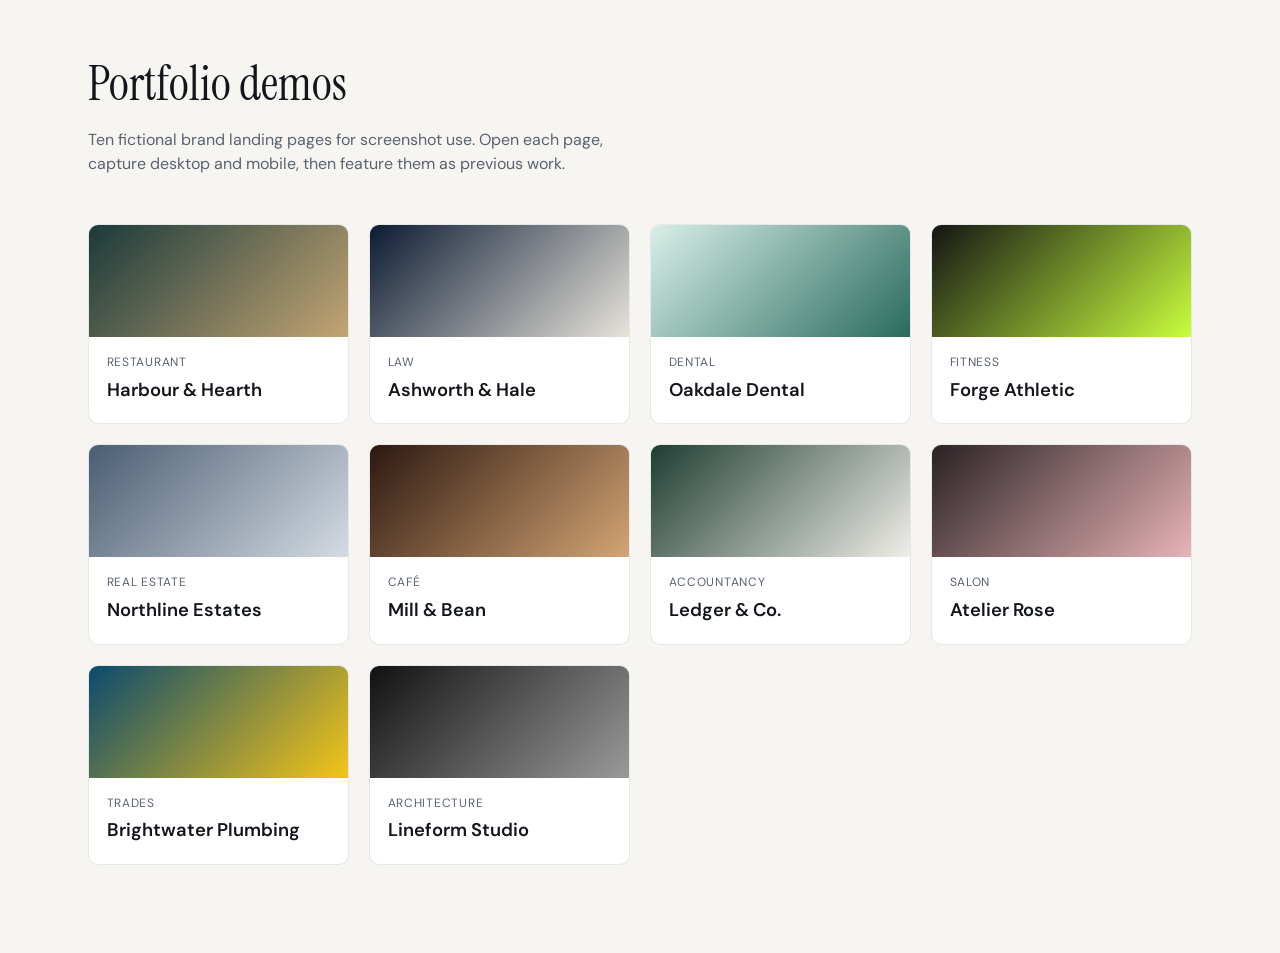
==== portfolio/index.html @ 91c28312 "Initial Elton Web Design site" ====
<!DOCTYPE html>
<html lang="en-GB">
  <head>
    <meta charset="UTF-8" />
    <meta name="viewport" content="width=device-width, initial-scale=1" />
    <title>Portfolio demos — Elton Web Design</title>
    <link rel="preconnect" href="https://fonts.googleapis.com" />
    <link rel="preconnect" href="https://fonts.gstatic.com" crossorigin />
    <link
      href="https://fonts.googleapis.com/css2?family=DM+Sans:wght@400;500;600&family=Instrument+Serif:ital@0;1&display=swap"
      rel="stylesheet"
    />
    <style>
      :root {
        --ink: #12151a;
        --muted: #5a6270;
        --line: rgba(18, 21, 26, 0.1);
        --bg: #f7f5f1;
        --card: #fff;
      }
      * {
        box-sizing: border-box;
      }
      body {
        margin: 0;
        font-family: "DM Sans", system-ui, sans-serif;
        background: var(--bg);
        color: var(--ink);
        line-height: 1.5;
      }
      header {
        padding: 3rem 1.5rem 1.5rem;
        max-width: 72rem;
        margin: 0 auto;
      }
      header h1 {
        font-family: "Instrument Serif", Georgia, serif;
        font-weight: 400;
        font-size: clamp(2rem, 4vw, 3rem);
        margin: 0 0 0.5rem;
      }
      header p {
        margin: 0;
        color: var(--muted);
        max-width: 36rem;
      }
      .grid {
        display: grid;
        grid-template-columns: repeat(auto-fill, minmax(16rem, 1fr));
        gap: 1.25rem;
        padding: 1.5rem;
        max-width: 72rem;
        margin: 0 auto 4rem;
      }
      a.demo {
        display: block;
        text-decoration: none;
        color: inherit;
        background: var(--card);
        border: 1px solid var(--line);
        border-radius: 10px;
        overflow: hidden;
        transition: transform 0.25s ease, box-shadow 0.25s ease;
      }
      a.demo:hover {
        transform: translateY(-3px);
        box-shadow: 0 16px 40px rgba(18, 21, 26, 0.1);
      }
      .swatch {
        height: 7rem;
        background-size: cover;
        background-position: center;
      }
      .meta {
        padding: 1rem 1.1rem 1.2rem;
      }
      .meta .industry {
        font-size: 0.75rem;
        letter-spacing: 0.06em;
        text-transform: uppercase;
        color: var(--muted);
        margin: 0 0 0.35rem;
      }
      .meta h2 {
        margin: 0;
        font-size: 1.15rem;
        font-weight: 600;
      }
    </style>
  </head>
  <body>
    <header>
      <h1>Portfolio demos</h1>
      <p>
        Ten fictional brand landing pages for screenshot use. Open each page,
        capture desktop and mobile, then feature them as previous work.
      </p>
    </header>
    <div class="grid">
      <a class="demo" href="harbour-hearth.html">
        <div
          class="swatch"
          style="background-image: linear-gradient(135deg, #1a3a3a, #c4a574)"
        ></div>
        <div class="meta">
          <p class="industry">Restaurant</p>
          <h2>Harbour &amp; Hearth</h2>
        </div>
      </a>
      <a class="demo" href="ashworth-hale.html">
        <div
          class="swatch"
          style="background-image: linear-gradient(135deg, #0c1b33, #e8e4db)"
        ></div>
        <div class="meta">
          <p class="industry">Law</p>
          <h2>Ashworth &amp; Hale</h2>
        </div>
      </a>
      <a class="demo" href="oakdale-dental.html">
        <div
          class="swatch"
          style="background-image: linear-gradient(135deg, #d8efe8, #2a6b5e)"
        ></div>
        <div class="meta">
          <p class="industry">Dental</p>
          <h2>Oakdale Dental</h2>
        </div>
      </a>
      <a class="demo" href="forge-athletic.html">
        <div
          class="swatch"
          style="background-image: linear-gradient(135deg, #141414, #c8ff3d)"
        ></div>
        <div class="meta">
          <p class="industry">Fitness</p>
          <h2>Forge Athletic</h2>
        </div>
      </a>
      <a class="demo" href="northline-estates.html">
        <div
          class="swatch"
          style="background-image: linear-gradient(135deg, #4a5d73, #d5dbe3)"
        ></div>
        <div class="meta">
          <p class="industry">Real estate</p>
          <h2>Northline Estates</h2>
        </div>
      </a>
      <a class="demo" href="mill-bean.html">
        <div
          class="swatch"
          style="background-image: linear-gradient(135deg, #2c1810, #d4a574)"
        ></div>
        <div class="meta">
          <p class="industry">Café</p>
          <h2>Mill &amp; Bean</h2>
        </div>
      </a>
      <a class="demo" href="ledger-co.html">
        <div
          class="swatch"
          style="background-image: linear-gradient(135deg, #1e3d32, #f0eee8)"
        ></div>
        <div class="meta">
          <p class="industry">Accountancy</p>
          <h2>Ledger &amp; Co.</h2>
        </div>
      </a>
      <a class="demo" href="atelier-rose.html">
        <div
          class="swatch"
          style="background-image: linear-gradient(135deg, #2a2224, #e8b4b8)"
        ></div>
        <div class="meta">
          <p class="industry">Salon</p>
          <h2>Atelier Rose</h2>
        </div>
      </a>
      <a class="demo" href="brightwater-plumbing.html">
        <div
          class="swatch"
          style="background-image: linear-gradient(135deg, #0a4a6e, #f5c518)"
        ></div>
        <div class="meta">
          <p class="industry">Trades</p>
          <h2>Brightwater Plumbing</h2>
        </div>
      </a>
      <a class="demo" href="lineform-studio.html">
        <div
          class="swatch"
          style="background-image: linear-gradient(135deg, #111111, #9a9a9a)"
        ></div>
        <div class="meta">
          <p class="industry">Architecture</p>
          <h2>Lineform Studio</h2>
        </div>
      </a>
    </div>
  </body>
</html>
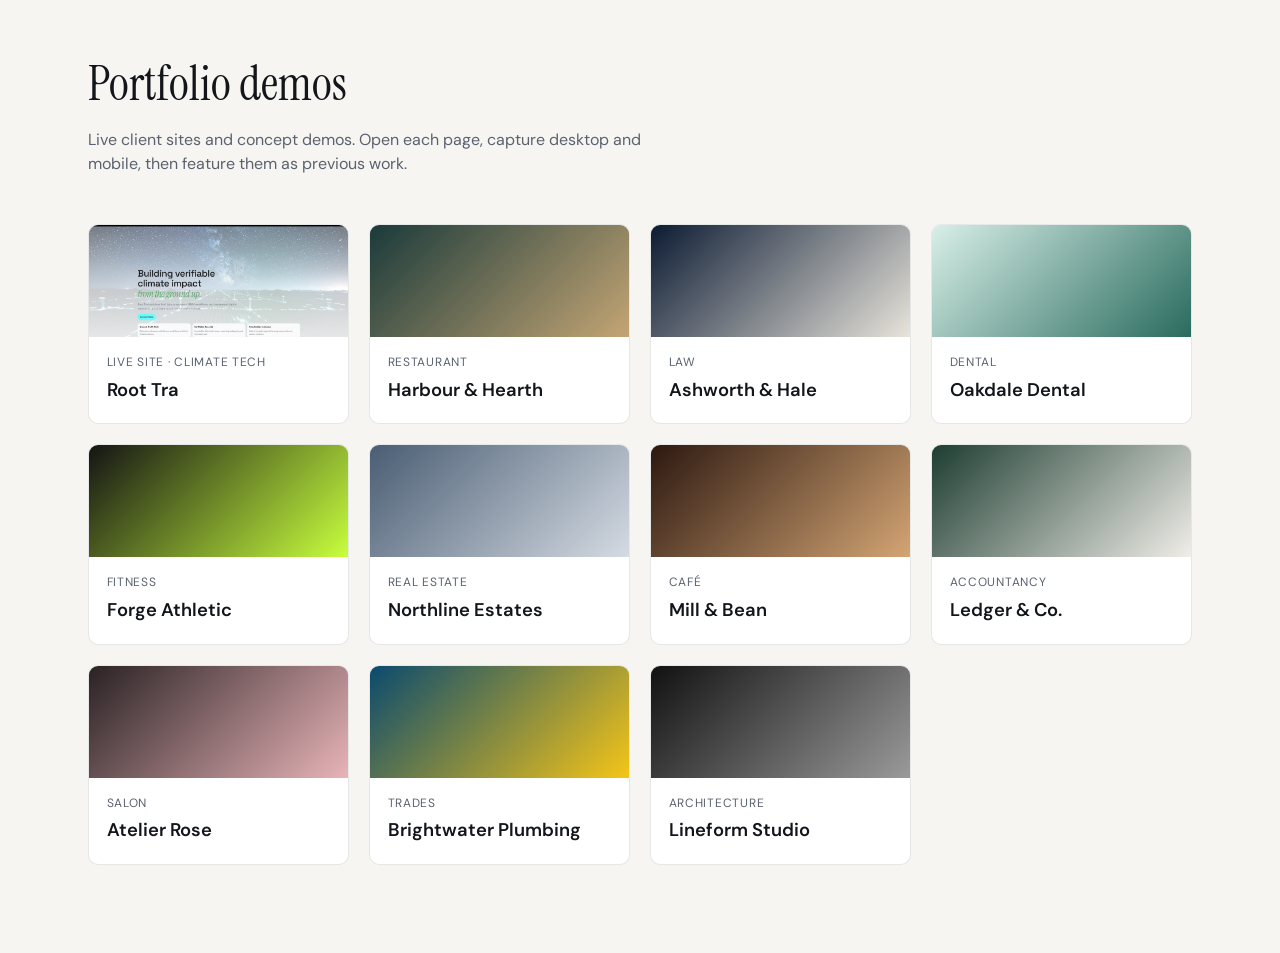
==== commit f7c7a9f3: "Add grounded chat widget, FAQ section, and Root Tra portfolio entry. Chat widget talks to the Cloud " ====
--- a/portfolio/index.html
+++ b/portfolio/index.html
@@ -4,6 +4,8 @@
     <meta charset="UTF-8" />
     <meta name="viewport" content="width=device-width, initial-scale=1" />
     <title>Portfolio demos — Elton Web Design</title>
+    <link rel="icon" href="/favicon.svg" type="image/svg+xml" />
+    <link rel="apple-touch-icon" href="/apple-touch-icon.png" />
     <link rel="preconnect" href="https://fonts.googleapis.com" />
     <link rel="preconnect" href="https://fonts.gstatic.com" crossorigin />
     <link
@@ -92,11 +94,21 @@
     <header>
       <h1>Portfolio demos</h1>
       <p>
-        Ten fictional brand landing pages for screenshot use. Open each page,
-        capture desktop and mobile, then feature them as previous work.
+        Live client sites and concept demos. Open each page, capture desktop and mobile,
+        then feature them as previous work.
       </p>
     </header>
     <div class="grid">
+      <a class="demo" href="https://www.roottra.com" target="_blank" rel="noopener noreferrer">
+        <div
+          class="swatch"
+          style="background-image: url('../images/roottra-preview.jpg'); background-color: #0a0f0d"
+        ></div>
+        <div class="meta">
+          <p class="industry">Live site · Climate tech</p>
+          <h2>Root Tra</h2>
+        </div>
+      </a>
       <a class="demo" href="harbour-hearth.html">
         <div
           class="swatch"
